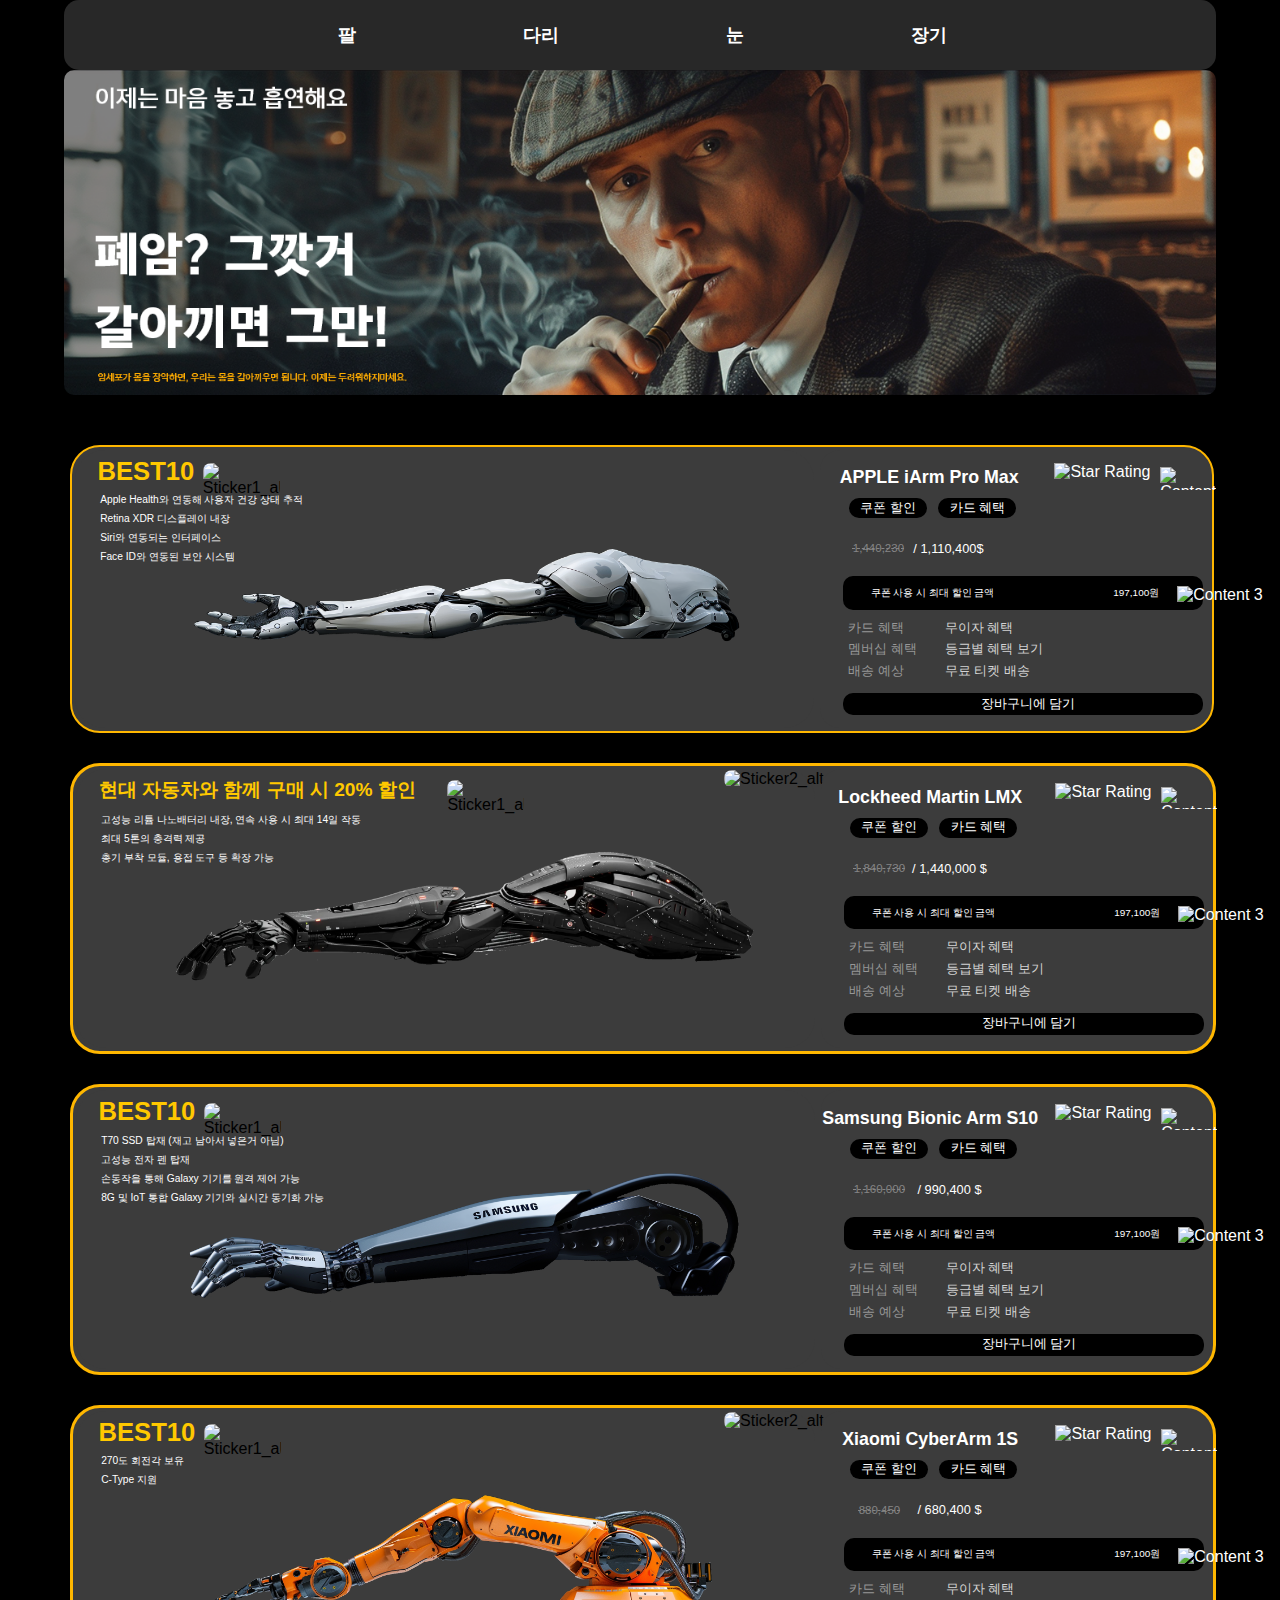
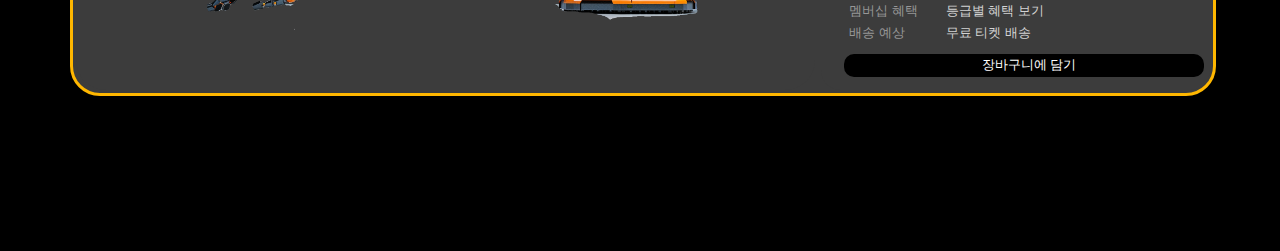
==== index.html @ 82b2b442 "Update index.html" ====
<!DOCTYPE html>
<html lang="en">
<head>
    <meta charset="UTF-8">
    <meta name="viewport" content="width=device-width, initial-scale=1.0">
    <title>response web_DP1</title>
    <link rel="stylesheet" href="mystyle.css">
    <script type="text/javascript" src="myscript.js" defer></script>
    <script src="myscript.js" defer></script>
</head>
<body>
    <div id="TopTabContainer">
        <nav class="Top">
            <ul class="topTab">
                <li><a href="">팔</a></li>
                <li><a href="">다리</a></li>
                <li><a href="">눈</a></li>
                <li><a href="">장기</a></li>
            </ul>
        </nav>
    </div>
    <div class="Slider_Box">
        <div class="Inner_Slider_Box">
            <img class="Slider_img_1" src="https://okjinho.github.io/242402DP/image/adver/1.png" alt="Image 1">
            <img class="Slider_img_2" src="https://okjinho.github.io/242402DP/image/adver/2.png" alt="Image 2">
            <img class="Slider_img_3" src="https://okjinho.github.io/242402DP/image/adver/3.png" alt="Image 3">
        </div>
    </div>
    <div id="ContentsContainer">
        <div class="Content1">
            <div class="MainContents1">
                <img src="/image/arm/Applearm.png" alt="Content 1" class="mirrored-image">
                <div class="star5_2">
                    <img class="star5_img" src="/image/star/별-14.png" alt="Star Rating">
                </div>
                <div class="MainContents1_Box1">
                    <p>BEST10</p>
                </div>
                <div class="MainContents1_Box2">
                    <p>APPLE</p>
                </div>
                <div class="MainContents1_Box3">
                    <p>iArm Pro Max</p>
                </div>
                <div class="MainContents1_Box4">
                    <p>할인 종료 5분 남음</p>
                </div>
                <div class="MainContents1_Box5">
                    <p class="text-with-custom-line">1,440,230 $</p>
                </div>
                <div class="MainContents1_Box6">
                    <p>1,110,400 $</p>
                </div>
                <div class="sticker1">
                    <img class="sticker1_img" src="/image/sticker/무료 로켓 배송.png" alt="Sticker1_alt">
                </div>
                <div class="text-box-in-main">
                    <p class="text-item"></p>
                    <p class="text-item">Apple Health와 연동해 사용자 건강 상태 추적</p>
                    <p class="text-item">Retina XDR 디스플레이 내장</p>
                    <p class="text-item">Siri와 연동되는 인터페이스</p>
                    <p class="text-item">Face ID와 연동된 보안 시스템</p>
                </div>
            </div>


            <div class="MainContents2">
                <div class="texts">
                    <p class="text-item">APPLE iArm Pro Max</p>
                </div>
                <div class="ShareIcon">
                    <img src="/image/icon/웹아이콘-19.png" alt="Content 3">
                </div>
                <div class="additional-text-box1">
                    <p class="text-item"></p>
                    <p class="text-item">카드 혜택</p>
                    <p class="text-item">멤버십 혜택</p>
                    <p class="text-item">배송 예상</p>
                </div>
                <div class="additional-text-box2">
                    <p class="text-item"></p>
                    <p class="text-item">무이자 혜택</p>
                    <p class="text-item">등급별 혜택 보기</p>
                    <p class="text-item">무료 티켓 배송</p>
                </div>                     
                <div class="star5">
                    <img class="star5_img" src="/image/star/별-14.png" alt="Star Rating">
                </div>
                <div class="content1_Box1">
                    <p>쿠폰 할인</p>
                </div>
                <div class="content1_Box2">
                    <p>카드 혜택</p>
                </div>
                <div class="content1_Box3">
                    <div class="discount-text">
                        <span class="discount-label">쿠폰 사용 시 최대 할인 금액</span>
                        <span class="discount-value">197,100원</span>
                    </div>
                    <div class="DownIcon">
                        <img src="/image/icon/웹아이콘-20.png" alt="Content 3">
                    </div>
                </div>
                <div class="content1_Box4">
                    <p>장바구니에 담기</p>
                </div>
                <div class="content1_Box5">
                    <p class="text-with-custom-line">1,440,230</p>
                </div>
                <div class="content1_Box6">
                    <p>/ 1,110,400$</p>
                </div>
            </div>
        </div>


        <div class="Content2">
            <div class="MainContents1">
                <img src="/image/arm/Lockheed Martin arm.png" alt="Content 2">
                <div class="star4_2">
                    <img class="star4_img" src="/image/star/별4.png" alt="Star Rating">
                </div>
                <div class="MainContents1_Box1_HD">
                    <p>현대 자동차와 함께 구매 시 20% 할인</p>
                </div>
                <div class="MainContents1_Box2-2">
                    <p>Lockheed Martin Corporation</p>
                </div>
                <div class="MainContents1_Box3-2">
                    <p>LMX-5000 Valkyrie</p>
                </div>
                <div class="MainContents1_Box4">
                    <p>할인 종료 5분 남음</p>
                </div>
                <div class="MainContents1_Box5">
                    <p class="text-with-custom-line">1,840,730 $</p>
                </div>
                <div class="MainContents1_Box6">
                    <p>1,440,000 $</p>
                </div>
                <div class="sticker1_content2">
                    <img class="sticker1_img" src="/image/sticker/무료 로켓 배송.png" alt="Sticker1_alt">
                </div>
                <div class="sticker1_content2-2">
                    <img class="sticker1_img" src="/image/sticker/무료 로켓 배송.png" alt="Sticker1_alt">
                </div>
                <div class="sticker2">
                    <img class="sticker2_img" src="/image/sticker/40.png" alt="Sticker2_alt">
                </div>
                <div class="text-box-in-main">
                    <p class="text-item"></p>
                    <p class="text-item">고성능 리튬 나노배터리 내장, 연속 사용 시 최대 14일 작동</p>
                    <p class="text-item">최대 5톤의 충격력 제공</p>
                    <p class="text-item">총기 부착 모듈, 용접 도구 등 확장 가능</p>
                </div>
            </div>

            <div class="MainContents2">
<div class="texts">
                    <p class="text-item">Lockheed Martin LMX</p>
                </div>
                <div class="ShareIcon">
                    <img src="/image/icon/웹아이콘-19.png" alt="Content 3">
                </div>
                <div class="additional-text-box1">
                    <p class="text-item"></p>
                    <p class="text-item">카드 혜택</p>
                    <p class="text-item">멤버십 혜택</p>
                    <p class="text-item">배송 예상</p>
                </div>
                <div class="additional-text-box2">
                    <p class="text-item"></p>
                    <p class="text-item">무이자 혜택</p>
                    <p class="text-item">등급별 혜택 보기</p>
                    <p class="text-item">무료 티켓 배송</p>
                </div>                     
                <div class="star4">
                    <img class="star4_img" src="/image/star/별4.png" alt="Star Rating">
                </div>
                <div class="content1_Box1">
                    <p>쿠폰 할인</p>
                </div>
                <div class="content1_Box2">
                    <p>카드 혜택</p>
                </div>
                <div class="content1_Box3">
                    <div class="discount-text">
                        <span class="discount-label">쿠폰 사용 시 최대 할인 금액</span>
                        <span class="discount-value">197,100원</span>
                    </div>
                    <div class="DownIcon">
                        <img src="/image/icon/웹아이콘-20.png" alt="Content 3">
                    </div>
                </div>
                <div class="content1_Box4">
                    <p>장바구니에 담기</p>
                </div>
                <div class="content1_Box5">
                    <p class="text-with-custom-line">1,840,730</p>
                </div>
                <div class="content1_Box6">
                    <p>/ 1,440,000 $</p>
                </div>
            </div>
        </div>


        <div class="Content3">
            <div class="MainContents1">
                <img src="/image/arm/Samsung arm.png" alt="Content 3">
                <div class="star5_2">
                    <img class="star5_img" src="/image/star/별-14.png" alt="Star Rating">
                </div>
                <div class="MainContents1_Box1">
                    <p>BEST10</p>
                </div>
                <div class="MainContents1_Box2-3">
                    <p>SAMSUNG</p>
                </div>
                <div class="MainContents1_Box3-3">
                    <p>Samsung Bionic Arm S10</p>
                </div>
                <div class="MainContents1_Box4">
                    <p>할인 종료 5분 남음</p>
                </div>
                <div class="MainContents1_Box5">
                    <p class="text-with-custom-line">1,160,000 $</p>
                </div>
                <div class="MainContents1_Box6">
                    <p>990,400 $</p>
                </div>
                <div class="sticker1">
                    <img class="sticker1_img" src="/image/sticker/무료 로켓 배송.png" alt="Sticker1_alt">
                </div>
                <div class="text-box-in-main">
                    <p class="text-item"></p>
                    <p class="text-item">T70 SSD 탑재 (재고 남아서 넣은거 아님)</p>
                    <p class="text-item">고성능 전자 펜 탑재</p>
                    <p class="text-item">손동작을 통해 Galaxy 기기를 원격 제어 가능</p>
                    <p class="text-item">8G 및 IoT 통합 Galaxy 기기와 실시간 동기화 가능</p>
                </div>
            </div>

            <div class="MainContents2">
                <div class="texts">
                    <p class="text-item">Samsung Bionic Arm S10</p>
                </div>
                <div class="ShareIcon">
                    <img src="/image/icon/웹아이콘-19.png" alt="Content 3">
                </div>
                <div class="additional-text-box1">
                    <p class="text-item"></p>
                    <p class="text-item">카드 혜택</p>
                    <p class="text-item">멤버십 혜택</p>
                    <p class="text-item">배송 예상</p>
                </div>
                <div class="additional-text-box2">
                    <p class="text-item"></p>
                    <p class="text-item">무이자 혜택</p>
                    <p class="text-item">등급별 혜택 보기</p>
                    <p class="text-item">무료 티켓 배송</p>
                </div>                     
                <div class="star5">
                    <img class="star5_img" src="/image/star/별-14.png" alt="Star Rating">
                </div>
                <div class="content1_Box1">
                    <p>쿠폰 할인</p>
                </div>
                <div class="content1_Box2">
                    <p>카드 혜택</p>
                </div>
                <div class="content1_Box3">
                    <div class="discount-text">
                        <span class="discount-label">쿠폰 사용 시 최대 할인 금액</span>
                        <span class="discount-value">197,100원</span>
                    </div>
                    <div class="DownIcon">
                        <img src="/image/icon/웹아이콘-20.png" alt="Content 3">
                    </div>
                </div>
                <div class="content1_Box4">
                    <p>장바구니에 담기</p>
                </div>
                <div class="content1_Box5">
                    <p class="text-with-custom-line">1,160,000</p>
                </div>
                <div class="content1_Box6">
                    <p>/ 990,400 $</p>
                </div>
            </div>
        </div>

        
        <div class="Content4">
            <div class="MainContents1">
                <img src="/image/arm/Xiaomi arm.png" alt="Content 4">
                <div class="star4_2">
                    <img class="star4_img" src="/image/star/별4.png" alt="Star Rating">
                </div>
                <div class="MainContents1_Box1">
                    <p>BEST10</p>
                </div>
                <div class="MainContents1_Box2-4">
                    <p>Xiaomi</p>
                </div>
                <div class="MainContents1_Box3-4">
                    <p>Xiaomi CyberArm 1S </p>
                </div>
                <div class="MainContents1_Box4">
                    <p>할인 종료 5분 남음</p>
                </div>
                <div class="MainContents1_Box5">
                    <p class="text-with-custom-line">880,450 $</p>
                </div>
                <div class="MainContents1_Box6">
                    <p>680,400 $</p>
                </div>
                <div class="sticker1_content2-3">
                    <img class="sticker1_img" src="/image/sticker/무료 로켓 배송.png" alt="Sticker1_alt">
                </div>
                <div class="sticker1_content2-2">
                    <img class="sticker1_img" src="/image/sticker/무료 로켓 배송.png" alt="Sticker1_alt">
                </div>
                <div class="sticker2">
                    <img class="sticker2_img" src="/image/sticker/40.png" alt="Sticker2_alt">
                </div>
                <div class="text-box-in-main">
                    <p class="text-item"></p>
                    <p class="text-item">270도 회전각 보유</p>
                    <p class="text-item">C-Type 지원</p>
                </div>
            </div>

            <div class="MainContents2">
<div class="texts">
                    <p class="text-item">Xiaomi CyberArm 1S</p>
                </div>
                <div class="ShareIcon">
                    <img src="/image/icon/웹아이콘-19.png" alt="Content 3">
                </div>
                <div class="additional-text-box1">
                    <p class="text-item"></p>
                    <p class="text-item">카드 혜택</p>
                    <p class="text-item">멤버십 혜택</p>
                    <p class="text-item">배송 예상</p>
                </div>
                <div class="additional-text-box2">
                    <p class="text-item"></p>
                    <p class="text-item">무이자 혜택</p>
                    <p class="text-item">등급별 혜택 보기</p>
                    <p class="text-item">무료 티켓 배송</p>
                </div>                     
                <div class="star4">
                    <img class="star4_img" src="/image/star/별4.png" alt="Star Rating">
                </div>
                <div class="content1_Box1">
                    <p>쿠폰 할인</p>
                </div>
                <div class="content1_Box2">
                    <p>카드 혜택</p>
                </div>
                <div class="content1_Box3">
                    <div class="discount-text">
                        <span class="discount-label">쿠폰 사용 시 최대 할인 금액</span>
                        <span class="discount-value">197,100원</span>
                    </div>
                    <div class="DownIcon">
                        <img src="/image/icon/웹아이콘-20.png" alt="Content 3">
                    </div>
                </div>
                <div class="content1_Box4">
                    <p>장바구니에 담기</p>
                </div>
                <div class="content1_Box5">
                    <p class="text-with-custom-line">880,450</p>
                </div>
                <div class="content1_Box6">
                    <p>/ 680,400 $</p>
                </div>
            </div>
        </div>
    </div>

</body>
</html>
---- mystyle.css ----
*{
    margin: 0px;
    padding: 0px;
    user-select: none;
    font-family: 'Noto Sans KR', sans-serif;
}



body{
    background-color: rgb(0, 0, 0);
    margin: 0px;
    background-image: url('/image/background/BG-07-07.png'); /* 배경 이미지 경로 */
    background-size: cover; /* 화면에 꽉 차게 비율 유지 */
    background-repeat: no-repeat; /* 이미지 반복 방지 */
    background-position: center center; /* 이미지 중앙 정렬 */
    background-attachment: fixed; /* 스크롤해도 이미지 고정 */
    font-family: 'Noto Sans', sans-serif;
}

/*@@@@@@@@메뉴박스@@@@@@@@*/

#TopTabContainer{
    width: 90%;
    height: 100%;
    margin: auto;
    order: 0;
}

/*메뉴 뒷 배경 박스*/
.Top{
    display: flex;
    justify-content: center;
    background-color: rgb(40, 40, 40);
    align-items: center;
    padding: 12px 20px;
    border-radius: 15px;
}

/*메뉴텍스트*/
.topTab{
    width: 30%;
    margin: 3px;
    display: flex;
    list-style: none;
    justify-content: space-between;
    font-size: clamp(18px, 1vw, 40px);
    gap: 30%;
    font-weight: bold;
    white-space: nowrap;
    margin-left: -30%;
}

/*선택 시 나오는 네모박스*/
.topTab li{
    flex: 1;
    text-align: center;
    padding: 8px 10%;
    border-radius: 10px;
    position: relative; /* 밑줄을 제어하기 위한 설정 */
}

.topTab li::after {
    content: ''; /* 비어있는 가상 요소 */
    position: absolute;
    bottom: -20%;
    left: 25%;
    width: 0%;
    height: 2px; /* 밑줄 두께 */
    background-color: white; /* 밑줄 색상 */
    transition: width 0.3s ease; /* 부드러운 확장 효과 */
}

/* 마우스 오버 시 밑줄 확장 */
.topTab li:hover::after {
    width: 50%; /* 밑줄을 가로 전체로 확장 */
    bottom: -20%;
    left: 25%;
}


.topTab li a{
    color: white;
    text-decoration: none;
}

/*슬라이드*/

.Slider_Box{
    width: 90%;
    height: 40%;
    margin-left: 5%;
    overflow: hidden;
    display: flex;
    position: relative;
    align-items: center;
    margin-bottom: 50px;
}

.Inner_Slider_Box {
    display: flex; /* 이미지를 한 줄에 나란히 배치 */
    width: calc(1420px * 3); /* 총 슬라이드 너비 (이미지 개수만큼) */
    transition: transform 0.5s ease-in-out; /* 부드러운 전환 효과 */
}

.Inner_Slider_Box img {
    flex-shrink: 0;
    width: 100%; /* 컨테이너의 너비에 맞춤 */
    height: 100%; /* 컨테이너의 높이에 맞춤 */
    object-fit: contain; /* 이미지 비율 유지 */
    border-radius: 10px; /* 둥근 모서리 (선택 사항) */
}

.Slider_img_1{
    width: 1420px;
    height: 100%;
    flex-shrink: 0
}
.Slider_img_2{
    width: 1420px;
    height: 100%;
    flex-shrink: 0
}
.Slider_img_3{
    width: 1420px;
    height: 100%;
    flex-shrink: 0
}

/*@@@@@@@@컨텐츠1@@@@@@@@*/
.star5_2 {
    position: absolute; /*얘 덕분에 위치 변화 없다.*/
    width: 0%;
    display: flex;
    justify-content: center; /* 수평 중앙 정렬 */
    align-items: center; /* 수직 중앙 정렬 */
    width: 40%; /* 부모 너비에 맞춤 */
    margin-left: calc(-60% + 20px);
    top: 67%;
}

.star4_2 {
    position: absolute; /*얘 덕분에 위치 변화 없다.*/
    width: 0%;
    display: flex;
    justify-content: center; /* 수평 중앙 정렬 */
    align-items: center; /* 수직 중앙 정렬 */
    width: 40%; /* 부모 너비에 맞춤 */
    margin-left: calc(-60% + 20px);
    top: 67%;
}


.sticker1 {
    position: absolute; /*얘 덕분에 위치 변화 없다.*/
    display: flex;
    justify-content: left; /* 수평 중앙 정렬 */
    align-items: left; /* 수직 중앙 정렬 */
    width: 13%; /* 부모 너비에 맞춤 */
    margin-left: calc(13% + 20px);
    top: 3%;
}

.sticker2 {
    position: absolute; /*얘 덕분에 위치 변화 없다.*/
    display: flex;
    justify-content: left; /* 수평 중앙 정렬 */
    align-items: left; /* 수직 중앙 정렬 */
    width: 17%; /* 부모 너비에 맞춤 */
    margin-left: calc(83% + 20px);
    top: -2%;
}

.sticker1_content2{
    position: absolute; /*얘 덕분에 위치 변화 없다.*/
    display: flex;
    justify-content: left; /* 수평 중앙 정렬 */
    align-items: left; /* 수직 중앙 정렬 */
    width: 13%; /* 부모 너비에 맞춤 */
    margin-left: calc(46% + 20px);
    top: 2%;
}

.sticker1_content2-2{
    position: absolute; /*얘 덕분에 위치 변화 없다.*/
    display: flex;
    justify-content: left; /* 수평 중앙 정렬 */
    align-items: left; /* 수직 중앙 정렬 */
    width: 0%; /* 부모 너비에 맞춤 */
    margin-left: calc(13% + 20px);
    top: 3%;
}

.sticker1_content2-3{
    position: absolute; /*얘 덕분에 위치 변화 없다.*/
    display: flex;
    justify-content: left; /* 수평 중앙 정렬 */
    align-items: left; /* 수직 중앙 정렬 */
    width: 13%; /* 부모 너비에 맞춤 */
    margin-left: calc(13% + 20px);
    top: 3%;
}

.sticker1_img {
    max-width: 100%; /* 이미지 최대 너비 제한 */
    height: auto; /* 비율 유지 */
    object-fit: contain; /* 이미지 비율 유지 */
}

.sticker2_img {
    max-width: 100%; /* 이미지 최대 너비 제한 */
    height: auto; /* 비율 유지 */
    object-fit: contain; /* 이미지 비율 유지 */
}

/*컨텐츠1_박스1*/
.MainContents1_Box1{
    position: absolute;
    margin-top: 1%;
    margin-left: 3%;
    width: 20%;
    height: 7%;
    display: flex; /* 텍스트 중앙 정렬을 위해 flex 사용 */
    justify-content: left; /* 수평 중앙 정렬 */
    align-items: left; /* 수직 중앙 정렬 */
    font-weight: bold;
}

.MainContents1_Box1 p {
    font-size: clamp(12px, 2vw, 40px); /* 최소 10px, 뷰포트 기준 2vw, 최대 18px */
    color: rgb(255, 200, 0);
    text-align: center;
    margin: 0;
}

.MainContents1_Box1_HD{
    position: absolute;
    margin-top: 1%;
    margin-left: 3%;
    width: 20%;
    height: 7%;
    display: flex; /* 텍스트 중앙 정렬을 위해 flex 사용 */
    justify-content: left; /* 수평 중앙 정렬 */
    align-items: left; /* 수직 중앙 정렬 */
    font-weight: bold;
    white-space: nowrap;
}

.MainContents1_Box1_HD p {
    font-size: clamp(8px, 1.5vw, 40px); /* 최소 10px, 뷰포트 기준 2vw, 최대 18px */
    color: rgb(255, 200, 0);
    text-align: left;
    margin: 0;
}

/*컨텐츠1_박스2*/
.MainContents1_Box2{
    position: absolute;
    margin-top: 57%;
    margin-left: -37%;
    width: 20%;
    height: 7%;
    display: flex; /* 텍스트 중앙 정렬을 위해 flex 사용 */
    justify-content: left; /* 수평 중앙 정렬 */
    align-items: left; /* 수직 중앙 정렬 */
    font-weight: bold;
    white-space: nowrap;
}

.MainContents1_Box2 p {
    font-size: clamp(12px, 2vw, 30px); /* 최소 10px, 뷰포트 기준 2vw, 최대 18px */
    color: rgb(255, 255, 255);
    text-align: left;
    margin: 0;
}

.MainContents1_Box2-2{
    position: absolute;
    margin-top: 57%;
    margin-left: -37%;
    width: 20%;
    height: 7%;
    display: flex; /* 텍스트 중앙 정렬을 위해 flex 사용 */
    justify-content: left; /* 수평 중앙 정렬 */
    align-items: left; /* 수직 중앙 정렬 */
    font-weight: bold;
    white-space: nowrap;
}

.MainContents1_Box2-2 p {
    font-size: 0px; /* 최소 10px, 뷰포트 기준 2vw, 최대 18px */
    color: rgb(255, 255, 255);
    text-align: left;
    margin: 0;
}

.MainContents1_Box2-3{
    position: absolute;
    margin-top: 57%;
    margin-left: -37%;
    width: 20%;
    height: 7%;
    display: flex; /* 텍스트 중앙 정렬을 위해 flex 사용 */
    justify-content: left; /* 수평 중앙 정렬 */
    align-items: left; /* 수직 중앙 정렬 */
    font-weight: bold;
    white-space: nowrap;
}

.MainContents1_Box2-3 p {
    font-size: 0px; /* 최소 10px, 뷰포트 기준 2vw, 최대 18px */
    color: rgb(255, 255, 255);
    text-align: left;
    margin: 0;
}

.MainContents1_Box2-4{
    position: absolute;
    margin-top: 57%;
    margin-left: -37%;
    width: 20%;
    height: 7%;
    display: flex; /* 텍스트 중앙 정렬을 위해 flex 사용 */
    justify-content: left; /* 수평 중앙 정렬 */
    align-items: left; /* 수직 중앙 정렬 */
    font-weight: bold;
    white-space: nowrap;
}

.MainContents1_Box2-4 p {
    font-size: 0px; /* 최소 10px, 뷰포트 기준 2vw, 최대 18px */
    color: rgb(255, 255, 255);
    text-align: left;
    margin: 0;
}

/*컨텐츠1_박스3*/
.MainContents1_Box3{
    position: absolute;
    margin-top: 60%;
    left: 65%;
    width: 0%;
    height: 7%;
    display: flex; /* 텍스트 중앙 정렬을 위해 flex 사용 */
    justify-content: center; /* 수평 중앙 정렬 */
    align-items: left; /* 수직 중앙 정렬 */
    white-space: nowrap;
}

.MainContents1_Box3 p {
    font-size: 0; /* 최소 10px, 뷰포트 기준 2vw, 최대 18px */
    color: rgb(255, 255, 255);
    text-align: left;
    margin: 0;
}

.MainContents1_Box3-2{
    position: absolute;
    margin-top: 60%;
    left: 65%;
    width: 0%;
    height: 7%;
    display: flex; /* 텍스트 중앙 정렬을 위해 flex 사용 */
    justify-content: center; /* 수평 중앙 정렬 */
    align-items: left; /* 수직 중앙 정렬 */
    white-space: nowrap;
}

.MainContents1_Box3-2 p {
    font-size: 0; /* 최소 10px, 뷰포트 기준 2vw, 최대 18px */
    color: rgb(255, 255, 255);
    text-align: left;
    margin: 0;
}

.MainContents1_Box3-3{
    position: absolute;
    margin-top: 60%;
    left: 65%;
    width: 0%;
    height: 7%;
    display: flex; /* 텍스트 중앙 정렬을 위해 flex 사용 */
    justify-content: center; /* 수평 중앙 정렬 */
    align-items: left; /* 수직 중앙 정렬 */
    white-space: nowrap;
}

.MainContents1_Box3-3 p {
    font-size: 0; /* 최소 10px, 뷰포트 기준 2vw, 최대 18px */
    color: rgb(255, 255, 255);
    text-align: left;
    margin: 0;
}

.MainContents1_Box3-4{
    position: absolute;
    margin-top: 60%;
    left: 65%;
    width: 0%;
    height: 7%;
    display: flex; /* 텍스트 중앙 정렬을 위해 flex 사용 */
    justify-content: center; /* 수평 중앙 정렬 */
    align-items: left; /* 수직 중앙 정렬 */
    white-space: nowrap;
}

.MainContents1_Box3-4 p {
    font-size: 0; /* 최소 10px, 뷰포트 기준 2vw, 최대 18px */
    color: rgb(255, 255, 255);
    text-align: left;
    margin: 0;
}

/*컨텐츠1_박스4*/
.MainContents1_Box4{
    position: absolute;
    margin-top: 40%;
    left: 180%;
    width: 0%;
    height: 7%;
    display: flex; /* 텍스트 중앙 정렬을 위해 flex 사용 */
    justify-content: center; /* 수평 중앙 정렬 */
    align-items: right; /* 수직 중앙 정렬 */
    white-space: nowrap;
}

.MainContents1_Box4 p {
    font-size: 0; /* 최소 10px, 뷰포트 기준 2vw, 최대 18px */
    color: rgb(255, 255, 255);
    text-align: left;
    margin: 0;
}

/*컨텐츠1_박스5*/
.MainContents1_Box5{
    position: absolute;
    margin-top: 55%;
    left: 186%;
    width: 0%;
    height: 7%;
    display: flex; /* 텍스트 중앙 정렬을 위해 flex 사용 */
    justify-content: center; /* 수평 중앙 정렬 */
    align-items: right; /* 수직 중앙 정렬 */
    white-space: nowrap;
}

.MainContents1_Box5 p {
    font-size: 0; /* 최소 10px, 뷰포트 기준 2vw, 최대 18px */
    color: rgb(255, 255, 255);
    text-align: left;
    margin: 0;
}

/*컨텐츠1_박스6*/
.MainContents1_Box6{
    position: absolute;
    margin-top: 65%;
    left: 185%;
    width: 0%;
    height: 7%;
    display: flex; /* 텍스트 중앙 정렬을 위해 flex 사용 */
    justify-content: center; /* 수평 중앙 정렬 */
    align-items: left; /* 수직 중앙 정렬 */
    white-space: nowrap;
}

.MainContents1_Box6 p {
    font-size: 0; /* 최소 10px, 뷰포트 기준 2vw, 최대 18px */
    color: rgb(255, 255, 255);
    text-align: left;
    margin: 0;
}

.text-box-in-main {
    position: absolute; /* 절대 위치로 부모 안에서 배치 */
    top: 12%; /* 부모 컨테이너의 아래쪽에서 10% 위 */
    left: 2%; /* 왼쪽 여백 */
    width: 0%; /* 상대적 너비 */
    padding: 10px; /* 내부 여백 */
    display: flex; /* 텍스트 정렬 */
    flex-direction: column; /* 텍스트를 세로로 정렬 */
    gap: 5px; /* 줄 간격 */
    white-space: normal; /* 여러 줄로 나열 가능 */
    overflow: visible; /* 넘침 허용 */
}

.text-box-in-main .text-item {
    font-size: clamp(5px, 0.8vw, 30px); /* 반응형 폰트 크기 */
    color: white; /* 텍스트 색상 */
    text-align: left; /* 왼쪽 정렬 */
    margin: 0; /* 기본 마진 제거 */
    white-space: nowrap; /* 줄바꿈 방지 */
    overflow: visible; /* 넘침 허용 */
}

/*@@@@@@@@컨텐츠2@@@@@@@@*/

#ContentsContainer{
    width: 89%;
    height: 100%;
    margin: auto;
}

.MainContents1 img{
    width: 80%; /* 부모 너비를 기준으로 이미지 크기 조정 */
    height: 80%; /* 비율 유지 */
    object-fit: contain; /* 박스에 비율을 유지하면서 맞춤 */
    border-radius: 8px; /* 둥근 모서리 추가 (선택 사항) */
    display: block; /* 이미지를 블록 요소로 설정 */
    max-height: 100%; /* 부모 높이를 넘지 않도록 설정 */
    margin-left: 12%;
    margin-top: 5%;
}

.Content1{
    width: 100%;
    height: 100%;
    display: flex;
    background-color: rgb(60, 60, 60);
    margin-bottom: 30px;
    margin-top: 5px;
    border-radius: 30px;
    border: 2px solid rgb(255, 183, 0);
    box-shadow: 0px 4px 6px rgba(0, 0, 0, 0.1);
    aspect-ratio: 4 / 1;
}

.Content2{
    width: 100%;
    display: flex;
    background-color: rgb(60, 60, 60);
    margin-bottom: 30px;
    margin-top: 5px;
    border-radius: 30px;
    border: 3px solid rgb(255, 183, 0);
    box-shadow: 0px 4px 6px rgba(0, 0, 0, 0.1);
    aspect-ratio: 4 / 1;
}

.Content3{
    width: 100%;
    display: flex;
    background-color: rgb(60, 60, 60);
    margin-bottom: 30px;
    margin-top: 5px;
    border-radius: 30px;
    border: 3px solid rgb(255, 183, 0);
    box-shadow: 0px 4px 6px rgba(0, 0, 0, 0.1);
    aspect-ratio: 4 / 1;
}

.Content4{
    width: 100%;
    display: flex;
    background-color: rgb(60, 60, 60);
    margin-bottom: 30px;
    margin-top: 5px;
    border-radius: 30px;
    border: 3px solid rgb(255, 183, 0);
    box-shadow: 0px 4px 6px rgba(0, 0, 0, 0.1);
    aspect-ratio: 4 / 1;
}

/*APPLE iArm Pro Max*/
.text-item:first-child {
    position: absolute; /* 부모(MainContents2)를 기준으로 고정 */
    top: 3%; /* 부모 박스(MainContents2)의 상단에서 일정 간격 */
    left: -18%; /* 부모 박스(MainContents2)의 왼쪽에서 일정 간격 */
    font-size: calc(5px + 1vw); /* 기본 폰트 크기를 조금 키우고 페이지 크기에 따라 증가 */
    font-weight: bold;
    color: white;
    max-width: 95%; /* 부모 박스 너비의 95%로 제한 */
    white-space: nowrap; /* 줄바꿈 방지 */
    overflow: hidden; /* 넘침 방지 */
    text-overflow: ellipsis; /* 넘칠 경우 말줄임 표시 */
}

.texts {
    width: 100%;
    height: 100%;
    display: flex;
    flex-direction: column; /* 텍스트를 세로로 배치 */
    justify-content: center; /* 세로 중앙 정렬 */
    align-items: center; /* 가로 중앙 정렬 */
    gap: 10px; /* 텍스트 간 간격 */
    position: relative; /* 상대 위치 지정 */
}

.text-item {
    font-size: clamp(8px, 1vw, 13px);
    color: white;
    text-align: center;
    width: 90%; /* 부모 너비 기준 */
    max-width: 200px;
    word-wrap: break-word; /* 텍스트 줄바꿈 */
}

/* 추가된 텍스트 섹션 */
.additional-text-box1 {
    position: absolute;
    margin-top: 40%;
    margin-left: 1%;
    width: 25%;
    height: 25%;
    border-radius: 10px;
    display: flex; /* 텍스트 중앙 정렬을 위해 flex 사용 */
    justify-content: center; /* 텍스트를 왼쪽 정렬 */
    align-items: center; /* 수직 중앙 정렬 */
    padding-left: 10px; /* 왼쪽에 패딩 추가 */
    flex-direction: column; /* 텍스트를 세로로 배치 */
    gap: 7%;
}

/* 추가된 텍스트 스타일 */
.additional-text-box1 .text-item {
    font-size: clamp(5px, 1vw, 18px); /* 반응형 폰트 크기 */
    color: rgb(151, 151, 151);
    text-align: left;
    word-wrap: nowrap;
    margin: 0;
}

/* 추가된 텍스트 섹션 */
.additional-text-box2 {
    position: absolute;
    margin-top: 40%;
    margin-left: 25%;
    width: 40%;
    height: 25%;
    border-radius: 10px;
    display: flex; /* 텍스트 중앙 정렬을 위해 flex 사용 */
    justify-content: center; /* 텍스트를 왼쪽 정렬 */
    align-items: center; /* 수직 중앙 정렬 */
    padding-left: 10px; /* 왼쪽에 패딩 추가 */
    flex-direction: column; /* 텍스트를 세로로 배치 */
    gap: 7%;
}

/* 추가된 텍스트 스타일 */
.additional-text-box2 .text-item {
    font-size: clamp(5px, 1vw, 18px); /* 반응형 폰트 크기 */
    color: lightgray;
    text-align: left;
    word-wrap: break-word;
    margin: 0;
}

/*박스1*/

.content1_Box1{
    position: absolute;
    margin-top: 10%;
    margin-left: 5%;
    width: 20%;
    height: 7%;
    background-color: black;
    border-radius: 10px;
    display: flex; /* 텍스트 중앙 정렬을 위해 flex 사용 */
    justify-content: center; /* 수평 중앙 정렬 */
    align-items: center; /* 수직 중앙 정렬 */
}

.content1_Box1 p {
    font-size: clamp(8px, 1vw, 18px); /* 최소 10px, 뷰포트 기준 2vw, 최대 18px */
    color: white;
    text-align: center;
    margin: 0;
}

/*박스2*/

.content1_Box2{
    position: absolute;
    margin-top: 10%;
    margin-left: 28%;
    width: 20%;
    height: 7%;
    background-color: black;
    border-radius: 10px;
    display: flex; /* 텍스트 중앙 정렬을 위해 flex 사용 */
    justify-content: center; /* 수평 중앙 정렬 */
    align-items: center; /* 수직 중앙 정렬 */
}

.content1_Box2 p {
    font-size: clamp(8px, 1vw, 18px); /* 최소 10px, 뷰포트 기준 2vw, 최대 18px */
    color: white;
    text-align: center;
    margin: 0;
}

/*박스3*/

.content1_Box3{
    position: absolute;
    margin-top: 30%;
    margin-left: 3.5%;
    width: 90%;
    height: 12%;
    background-color: black;
    border-radius: 10px;
    display: flex; /* 텍스트 중앙 정렬을 위해 flex 사용 */
    justify-content: flex-start; /* 텍스트를 왼쪽 정렬 */
    align-items: center; /* 수직 중앙 정렬 */
    padding-left: 10px; /* 왼쪽에 패딩 추가 */
}

.content1_Box3 p {
    font-size: clamp(8px, 1vw, 18px);
    color: white;
    text-align: left;
    margin-left: 10px; /* 텍스트 왼쪽 여백 */
    margin: 0; /* 다른 여백은 제거 */
    word-wrap: nowrap; /* 텍스트 줄바꿈 */
}

/*아이콘*/
.DownIcon{
    display: flex;
    position: absolute;
    width: 50%;
    height: 50%;
    margin-left: 90%;
    margin-top: 1%;
}

.ShareIcon{
    display: flex;
    position: absolute;
    width: 8%;
    height: 8%;
    margin-left: 85%;
    margin-top: 2%;
}

/*쿠폰 사용 시 할인 금액 - 가격*/
.discount-text {
    display: flex;
    justify-content: space-between; /* 텍스트 간 자동 조정 */
    align-items: center; /* 수직 중앙 정렬 */
    padding: 0 5%; /* 좌우 여백 */
    gap: min(10vw, 300px); /* 간격 유동적으로 조정 */
    white-space: nowrap; /* 줄넘김 방지 */
    overflow: hidden; /* 컨테이너 밖으로 나가지 않도록 */
    font-size: calc(1px + 0.7vw); /* 텍스트 크기 유동 조정 */
}

.discount-label {
    flex: 1; /* 남는 공간을 차지 */
    text-align: left; /* 좌측 정렬 */
    white-space: nowrap; /* 줄넘김 방지 */
    overflow: hidden; /* 넘침 방지 */
}

.discount-value {
    left: 75%;
    position: absolute;
    flex-shrink: 0; /* 크기 고정 */
    text-align: right; /* 우측 정렬 */
    white-space: nowrap; /* 줄넘김 방지 */
    overflow: hidden; /* 넘침 방지 */
    margin-left: auto; /* 간격 확보 */
}

/*박스4*/

.content1_Box4{
    position: absolute;
    margin-top: 60%;
    margin-left: 3.5%;
    width: 90%;
    height: 8%;
    background-color: black;
    border-radius: 10px;
    display: flex; /* 텍스트 중앙 정렬을 위해 flex 사용 */
    justify-content: center; /* 텍스트를 왼쪽 정렬 */
    align-items: center; /* 수직 중앙 정렬 */
    padding-left: 10px; /* 왼쪽에 패딩 추가 */
}

.content1_Box4 p {
    font-size: clamp(8px, 1vw, 18px);
    color: white;
    text-align: left;
    margin-left: 10px; /* 텍스트 왼쪽 여백 */
    margin: 0; /* 다른 여백은 제거 */
}

/*박스5*/

.content1_Box5{
    position: absolute;
    margin-top: 20%;
    margin-left: 5%;
    width: 10%;
    height: 8%;
    border-radius: 10px;
    display: flex; /* 텍스트 중앙 정렬을 위해 flex 사용 */
    justify-content: center; /* 텍스트를 왼쪽 정렬 */
    align-items: center; /* 수직 중앙 정렬 */
    padding-left: 10px; /* 왼쪽에 패딩 추가 */
}

.content1_Box5 p {
    font-size: clamp(6px, 0.9vw, 40px);
    color: rgb(133, 133, 133);
    text-align: left;
    margin-left: 10px; /* 텍스트 왼쪽 여백 */
    margin: 0; /* 다른 여백은 제거 */
}

/*텍스트 중앙선*/
.text-with-custom-line {
    text-decoration: line-through;
    text-decoration-color: rgb(133, 133, 133); /* 중앙선 색상 */
    text-decoration-style: dashed; /* 중앙선 스타일 (solid, dashed, dotted 등) */
}


/*박스6*/

.content1_Box6{
    position: absolute;
    margin-top: 20%;
    margin-left: 23%;
    width: 10%;
    height: 8%;
    border-radius: 10px;
    display: flex; /* 텍스트 중앙 정렬을 위해 flex 사용 */
    justify-content: center; /* 텍스트를 왼쪽 정렬 */
    align-items: center; /* 수직 중앙 정렬 */
    padding-left: 10px; /* 왼쪽에 패딩 추가 */
}

.content1_Box6 p {
    font-size: clamp(8px, 1vw, 60px);
    color: white;
    text-align: left;
    margin-left: 10px; /* 텍스트 왼쪽 여백 */
    margin: 0; /* 다른 여백은 제거 */
    white-space: nowrap; /* 줄넘김 방지 */
}

.MainContents1{
    position: relative;
    flex: 1;
    display: flex;
    width: 100%;
    margin: 3px;
    background-color: rgb(60, 60, 60);
    border-radius: 30px;
    height: auto;
    object-fit: contain;
}

.MainContents2 {
    position: relative;
    flex: 0.5;
    display: flex;
    flex-direction: column;
    width: 25%;
    height: auto;
    object-fit: contain;
    margin: 3px;
    background-color: rgb(60, 60, 60);
    border-radius: 20px;
    font-size: 16px; /* 폰트 크기 조정 */
    color: white; /* 텍스트 색상 */
    padding: 10px; /* 텍스트와 테두리 간의 간격 */
}

.star5 {
    position: absolute; /*얘 덕분에 위치 변화 없다.*/
    width: 50%;
    display: flex;
    justify-content: center; /* 수평 중앙 정렬 */
    align-items: center; /* 수직 중앙 정렬 */
    width: 100%; /* 부모 너비에 맞춤 */
    margin-left: calc(15% + 20px);
    top: 5%;
}

.star4 {
    position: absolute; /*얘 덕분에 위치 변화 없다.*/
    width: 50%;
    display: flex;
    justify-content: center; /* 수평 중앙 정렬 */
    align-items: center; /* 수직 중앙 정렬 */
    width: 100%; /* 부모 너비에 맞춤 */
    margin-left: calc(15% + 20px);
    top: 5%;
}

.star5_img {
    max-width: 30%; /* 이미지 최대 너비 제한 */
    height: auto; /* 비율 유지 */
    object-fit: contain; /* 이미지 비율 유지 */
}

.star4_img {
    max-width: 30%; /* 이미지 최대 너비 제한 */
    height: auto; /* 비율 유지 */
    object-fit: contain; /* 이미지 비율 유지 */
}

.MainContents2 p {
    margin: 0; /* p 태그 기본 margin 제거 */
    text-align: center; /* 텍스트 중앙 정렬 */
}

.HAdvertising{
    height: 350px;
    margin: 3px;
}

.mirrored-image {
    transform: scaleX(-1); /* 좌우반전 */
}

@media (max-width: 768px)
{

/*@@@@@@@@메뉴박스@@@@@@@@*/

#TopTabContainer{
    width: 90%;
    height: 100%;
    margin: auto;
    order: 2;
}

/*메뉴 뒷 배경 박스*/
.Top{
    display: flex;
    justify-content: center;
    background-color: rgb(40, 40, 40);
    align-items: center;
    padding: 12px 20px;
    border-radius: 15px;
    margin-top: 3%;
}

/*메뉴텍스트*/
.topTab{
    width: 30%;
    margin: 3px;
    display: flex;
    list-style: none;
    justify-content: space-between;
    font-size: clamp(18px, 1vw, 40px);
    gap: 30%;
    white-space: nowrap;
    margin-left: -40%;
}

/*선택 시 나오는 네모박스*/
.topTab li{
    flex: 1;
    text-align: center;
    padding: 8px 10%;
    border-radius: 10px;
    position: relative; /* 밑줄을 제어하기 위한 설정 */
}

.topTab li::after {
    content: ''; /* 비어있는 가상 요소 */
    position: absolute;
    bottom: -20%;
    left: 25%;
    width: 0%;
    height: 2px; /* 밑줄 두께 */
    background-color: white; /* 밑줄 색상 */
    transition: width 0.3s ease; /* 부드러운 확장 효과 */
}

/* 마우스 오버 시 밑줄 확장 */
.topTab li:hover::after {
    width: 50%; /* 밑줄을 가로 전체로 확장 */
    bottom: -20%;
    left: 25%;
}


.topTab li a{
    color: white;
    text-decoration: none;
}

/*@@@@@@@@슬라이드@@@@@@@@*/

.Slider_Box{
    width: 90%;
    height: 250px;
    margin-left: 5%;
    overflow: hidden;
    display: flex;
    position: relative;
    align-items: center;
    margin-top: -20px;
    top: 50px;
}
.Inner_Slider_Box {
    display: flex; /* 이미지를 한 줄에 나란히 배치 */
    width: calc(768px * 3); /* 총 슬라이드 너비 (이미지 개수만큼) */
    height: 100%;
    transition: transform 0.5s ease-in-out; /* 부드러운 전환 효과 */
}
.Slider_img_1{
    width: 100%;
    height: 100%;
    flex-shrink: 0
}
.Slider_img_2{
    width: 100%;
    height: 100%;
    flex-shrink: 0
}
.Slider_img_3{
    width: 100%;
    height: 100%;
    flex-shrink: 0
}

/*@@@@@@@@컨텐츠1@@@@@@@@*/
.star5_2 {
    position: absolute; /*얘 덕분에 위치 변화 없다.*/
    display: flex;
    justify-content: center; /* 수평 중앙 정렬 */
    align-items: center; /* 수직 중앙 정렬 */
    width: 80%; /* 부모 너비에 맞춤 */
    margin-left: calc(-175% + 20px);
    top: 60%;
}

.star4_2 {
    position: absolute; /*얘 덕분에 위치 변화 없다.*/
    display: flex;
    justify-content: center; /* 수평 중앙 정렬 */
    align-items: center; /* 수직 중앙 정렬 */
    width: 80%; /* 부모 너비에 맞춤 */
    margin-left: calc(-175% + 20px);
    top: 60%;
}

.sticker1 {
    position: absolute; /*얘 덕분에 위치 변화 없다.*/
    width: 100%;
    display: flex;
    justify-content: center; /* 수평 중앙 정렬 */
    align-items: center; /* 수직 중앙 정렬 */
    width: 40%; /* 부모 너비에 맞춤 */
    margin-left: calc(-115% + 20px);
    top: -2%;
}

.sticker2 {
    position: absolute; /*얘 덕분에 위치 변화 없다.*/
    display: flex;
    justify-content: left; /* 수평 중앙 정렬 */
    align-items: left; /* 수직 중앙 정렬 */
    width: 22%; /* 부모 너비에 맞춤 */
    margin-left: calc(-130% + 20px);
    top: -5.5%;
}

.sticker1_content2{
    position: absolute; /*얘 덕분에 위치 변화 없다.*/
    display: flex;
    justify-content: left; /* 수평 중앙 정렬 */
    align-items: left; /* 수직 중앙 정렬 */
    width: 0%; /* 부모 너비에 맞춤 */
    margin-left: calc(48% + 20px);
    top: 2%;
}

.sticker1_content2-2{
    position: absolute; /*얘 덕분에 위치 변화 없다.*/
    width: 100%;
    display: flex;
    justify-content: center; /* 수평 중앙 정렬 */
    align-items: center; /* 수직 중앙 정렬 */
    width: 40%; /* 부모 너비에 맞춤 */
    margin-left: calc(-60% + 20px);
    top: -2%;
}

.sticker1_content2-3{
    position: absolute; /*얘 덕분에 위치 변화 없다.*/
    display: flex;
    justify-content: left; /* 수평 중앙 정렬 */
    align-items: left; /* 수직 중앙 정렬 */
    width: 0%; /* 부모 너비에 맞춤 */
    margin-left: calc(13% + 20px);
    top: 3%;
}

.sticker1_img {
    max-width: 90%; /* 이미지 최대 너비 제한 */
    height: auto; /* 비율 유지 */
    object-fit: contain; /* 이미지 비율 유지 */
}

.MainContents1_Box1{
    position: absolute;
    margin-top: -60%;
    margin-left: 280%;
    width: 20%;
    height: 7%;
    display: flex; /* 텍스트 중앙 정렬을 위해 flex 사용 */
    justify-content: center; /* 수평 중앙 정렬 */
    align-items: center; /* 수직 중앙 정렬 */
    font-weight: bold;
}

.MainContents1_Box1 p {
    font-size: clamp(23px, 2vw, 30px); /* 최소 10px, 뷰포트 기준 2vw, 최대 18px */
    color: rgb(255, 200, 0);
    text-align: center;
    margin: 0;
}

.MainContents1_Box1_HD{
    position: absolute;
    margin-top: -64%;
    margin-left: 150%;
    width: 20%;
    height: 7%;
    display: flex; /* 텍스트 중앙 정렬을 위해 flex 사용 */
    justify-content: left; /* 수평 중앙 정렬 */
    align-items: left; /* 수직 중앙 정렬 */
    font-weight: bold;
    white-space: nowrap;
}

.MainContents1_Box1_HD p {
    font-size: clamp(12px, 2.4vw, 40px); /* 최소 10px, 뷰포트 기준 2vw, 최대 18px */
    color: rgb(255, 200, 0);
    text-align: center;
    margin: 0;
}

/*컨텐츠1_박스2*/
.MainContents1_Box2{
    position: absolute;
    margin-top: 45%;
    left: 45%;
    width: 20%;
    height: 7%;
    display: flex; /* 텍스트 중앙 정렬을 위해 flex 사용 */
    justify-content: center; /* 수평 중앙 정렬 */
    align-items: left; /* 수직 중앙 정렬 */
    font-weight: bold;
    white-space: nowrap;
}

.MainContents1_Box2 p {
    font-size: clamp(10px, 2.5vw, 20px); /* 최소 10px, 뷰포트 기준 2vw, 최대 18px */
    color: rgb(255, 255, 255);
    text-align: left;
    margin: 0;
}

.MainContents1_Box2-2{
    position: absolute;
    margin-top: 45%;
    margin-left: -65%;
    width: 20%;
    height: 7%;
    display: flex; /* 텍스트 중앙 정렬을 위해 flex 사용 */
    justify-content: left; /* 수평 중앙 정렬 */
    align-items: left; /* 수직 중앙 정렬 */
    font-weight: bold;
    white-space: nowrap;
}

.MainContents1_Box2-2 p {
    font-size: clamp(12px, 2vw, 30px); /* 최소 10px, 뷰포트 기준 2vw, 최대 18px */
    color: rgb(255, 255, 255);
    text-align: left;
    margin: 0;
}

.MainContents1_Box2-3{
    position: absolute;
    margin-top: 45%;
    margin-left: -65%;
    width: 20%;
    height: 7%;
    display: flex; /* 텍스트 중앙 정렬을 위해 flex 사용 */
    justify-content: left; /* 수평 중앙 정렬 */
    align-items: left; /* 수직 중앙 정렬 */
    font-weight: bold;
    white-space: nowrap;
}

.MainContents1_Box2-3 p {
    font-size: clamp(12px, 2vw, 30px); /* 최소 10px, 뷰포트 기준 2vw, 최대 18px */
    color: rgb(255, 255, 255);
    text-align: left;
    margin: 0;
}

.MainContents1_Box2-4{
    position: absolute;
    margin-top: 45%;
    margin-left: -65%;
    width: 20%;
    height: 7%;
    display: flex; /* 텍스트 중앙 정렬을 위해 flex 사용 */
    justify-content: left; /* 수평 중앙 정렬 */
    align-items: left; /* 수직 중앙 정렬 */
    font-weight: bold;
    white-space: nowrap;
}

.MainContents1_Box2-4 p {
    font-size: clamp(12px, 2vw, 30px); /* 최소 10px, 뷰포트 기준 2vw, 최대 18px */
    color: rgb(255, 255, 255);
    text-align: left;
    margin: 0;
}

/*컨텐츠1_박스3*/
.MainContents1_Box3{
    position: absolute;
    margin-top: 60%;
    left: 18%;
    width: 20%;
    height: 7%;
    display: flex; /* 텍스트 중앙 정렬을 위해 flex 사용 */
    justify-content: center; /* 수평 중앙 정렬 */
    align-items: left; /* 수직 중앙 정렬 */
    white-space: nowrap;
}

.MainContents1_Box3 p {
    font-size: clamp(10px, 2.5vw, 20px); /* 최소 10px, 뷰포트 기준 2vw, 최대 18px */
    color: rgb(255, 255, 255);
    text-align: left;
    margin: 0;
}

.MainContents1_Box3-2{
    position: absolute;
    margin-top: 60%;
    left: 23%;
    width: 20%;
    height: 7%;
    display: flex; /* 텍스트 중앙 정렬을 위해 flex 사용 */
    justify-content: center; /* 수평 중앙 정렬 */
    align-items: left; /* 수직 중앙 정렬 */
    white-space: nowrap;
}

.MainContents1_Box3-2 p {
    font-size: clamp(10px, 2.5vw, 20px); /* 최소 10px, 뷰포트 기준 2vw, 최대 18px */
    color: rgb(255, 255, 255);
    text-align: left;
    margin: 0;
}

.MainContents1_Box3-3{
    position: absolute;
    margin-top: 60%;
    left: 34%;
    width: 20%;
    height: 7%;
    display: flex; /* 텍스트 중앙 정렬을 위해 flex 사용 */
    justify-content: center; /* 수평 중앙 정렬 */
    align-items: left; /* 수직 중앙 정렬 */
    white-space: nowrap;
}

.MainContents1_Box3-3 p {
    font-size: clamp(10px, 2.5vw, 20px); /* 최소 10px, 뷰포트 기준 2vw, 최대 18px */
    color: rgb(255, 255, 255);
    text-align: left;
    margin: 0;
}

.MainContents1_Box3-4{
    position: absolute;
    margin-top: 60%;
    left: 27%;
    width: 20%;
    height: 7%;
    display: flex; /* 텍스트 중앙 정렬을 위해 flex 사용 */
    justify-content: center; /* 수평 중앙 정렬 */
    align-items: left; /* 수직 중앙 정렬 */
    white-space: nowrap;
}

.MainContents1_Box3-4 p {
    font-size: clamp(10px, 2.5vw, 20px); /* 최소 10px, 뷰포트 기준 2vw, 최대 18px */
    color: rgb(255, 255, 255);
    text-align: left;
    margin: 0;
}

/*컨텐츠1_박스4*/
.MainContents1_Box4{
    position: absolute;
    margin-top: 40%;
    left: 180%;
    width: 20%;
    height: 7%;
    display: flex; /* 텍스트 중앙 정렬을 위해 flex 사용 */
    justify-content: center; /* 수평 중앙 정렬 */
    align-items: right; /* 수직 중앙 정렬 */
    white-space: nowrap;
}

.MainContents1_Box4 p {
    font-size: clamp(8px, 1.5vw, 20px); /* 최소 10px, 뷰포트 기준 2vw, 최대 18px */
    color: rgb(255, 255, 255);
    text-align: left;
    margin: 0;
}

/*컨텐츠1_박스5*/
.MainContents1_Box5{
    position: absolute;
    margin-top: 55%;
    left: 186%;
    width: 20%;
    height: 7%;
    display: flex; /* 텍스트 중앙 정렬을 위해 flex 사용 */
    justify-content: center; /* 수평 중앙 정렬 */
    align-items: right; /* 수직 중앙 정렬 */
    white-space: nowrap;
}

.MainContents1_Box5 p {
    font-size: clamp(7px, 1.5vw, 20px); /* 최소 10px, 뷰포트 기준 2vw, 최대 18px */
    color: rgb(133, 133, 133);
    text-align: left;
    margin: 0;
}

/*컨텐츠1_박스6*/
.MainContents1_Box6{
    position: absolute;
    margin-top: 65%;
    left: 185%;
    width: 20%;
    height: 7%;
    display: flex; /* 텍스트 중앙 정렬을 위해 flex 사용 */
    justify-content: center; /* 수평 중앙 정렬 */
    align-items: left; /* 수직 중앙 정렬 */
    white-space: nowrap;
}

.MainContents1_Box6 p {
    font-size: clamp(12px, 1.5vw, 20px); /* 최소 10px, 뷰포트 기준 2vw, 최대 18px */
    color: rgb(255, 255, 255);
    text-align: left;
    margin: 0;
}

.text-box-in-main {
    position: absolute; /* 절대 위치로 부모 안에서 배치 */
    top: 15%; /* 부모 컨테이너의 아래쪽에서 10% 위 */
    left: 2%; /* 왼쪽 여백 */
    width: 80%; /* 상대적 너비 */
    padding: 10px; /* 내부 여백 */
    display: flex; /* 텍스트 정렬 */
    flex-direction: column; /* 텍스트를 세로로 정렬 */
    gap: 5px; /* 줄 간격 */
    white-space: normal; /* 여러 줄로 나열 가능 */
    overflow: visible; /* 넘침 허용 */
}

.text-box-in-main .text-item {
    font-size: clamp(8px, 1.5vw, 18px); /* 반응형 폰트 크기 */
    color: white; /* 텍스트 색상 */
    text-align: left; /* 왼쪽 정렬 */
    margin: 0; /* 기본 마진 제거 */
    white-space: nowrap; /* 줄바꿈 방지 */
    overflow: visible; /* 넘침 허용 */
}

    /*@@@@@@@@컨텐츠2@@@@@@@@*/

    #ContentsContainer{
        width: 90%;
        order: 3;
    }

    .Content1,
    .Content2,
    .Content3,
    .Content4 {
        width: 100%;
        display: flex;
        background-color: rgb(65, 65, 65);
        margin-bottom: 20px;
        margin-top: 20px;
        border-radius: 20px;
        border: 1px solid rgb(255, 183, 0);
        box-shadow: 0px 4px 6px rgba(0, 0, 0, 0.1);
        aspect-ratio: 4 / 1.5;
    }
    
    #finalContent{
        flex-direction: row;
        justify-content: center;

/* 특정 부분 지울 때 사용
        visibility: hidden;
        display: none;
*/
    }
    .MainContents1{
        position: relative;
        flex: 1;
        display: flex;
        width: 100%;
        justify-content: center; /* 가로 정렬: 중앙 */
        align-items: center; /* 세로 정렬: 중앙 */
        width: 100%; /* 부모 너비를 100%로 설정 */
        height: auto; /* 높이를 자동으로 조정 */
        margin: 3px;
        background-color: rgb(65, 65, 65);
        border-radius: 30px;
    }
    
    .MainContents2 {
        flex: 1;
        width: 25%;
        margin: 3px;
        background-color: rgb(95, 95, 95);
        border-radius: 8px;
        display: flex;
        justify-content: center; /* 가운데 정렬 */
        align-items: center; /* 세로 중앙 정렬 */
        font-size: 16px; /* 폰트 크기 조정 */
        color: white; /* 텍스트 색상 */
        padding: 10px; /* 텍스트와 테두리 간의 간격 */
        visibility: hidden;
        display: flex;
    }
    
    .MainContents2 p {
        margin: 0; /* p 태그 기본 margin 제거 */
        text-align: center; /* 텍스트 중앙 정렬 */
        visibility: hidden;
        display: none;
    }

    .MainContents1 img,
.MainContents2 img {
    width: 150%; /* 부모 너비를 기준으로 이미지 크기 조정 */
    height: 100%; /* 비율 유지 */
    object-fit: contain; /* 박스에 비율을 유지하면서 맞춤 */
    border-radius: 8px; /* 둥근 모서리 추가 (선택 사항) */
    display: block; /* 이미지를 블록 요소로 설정 */
    max-height: 100%; /* 부모 높이를 넘지 않도록 설정 */
    margin-left: 130%;
    margin-top: 10px;
}
    
    .HAdvertising{
        height: 250px;
        margin: 3px;
    }

    .HMainContents{
        height: 100%;
        margin-top: 15px;
    }
    
    body{
        background-color: rgb(0, 0, 0);
        display: flex;
        flex-direction: column;
    }
}
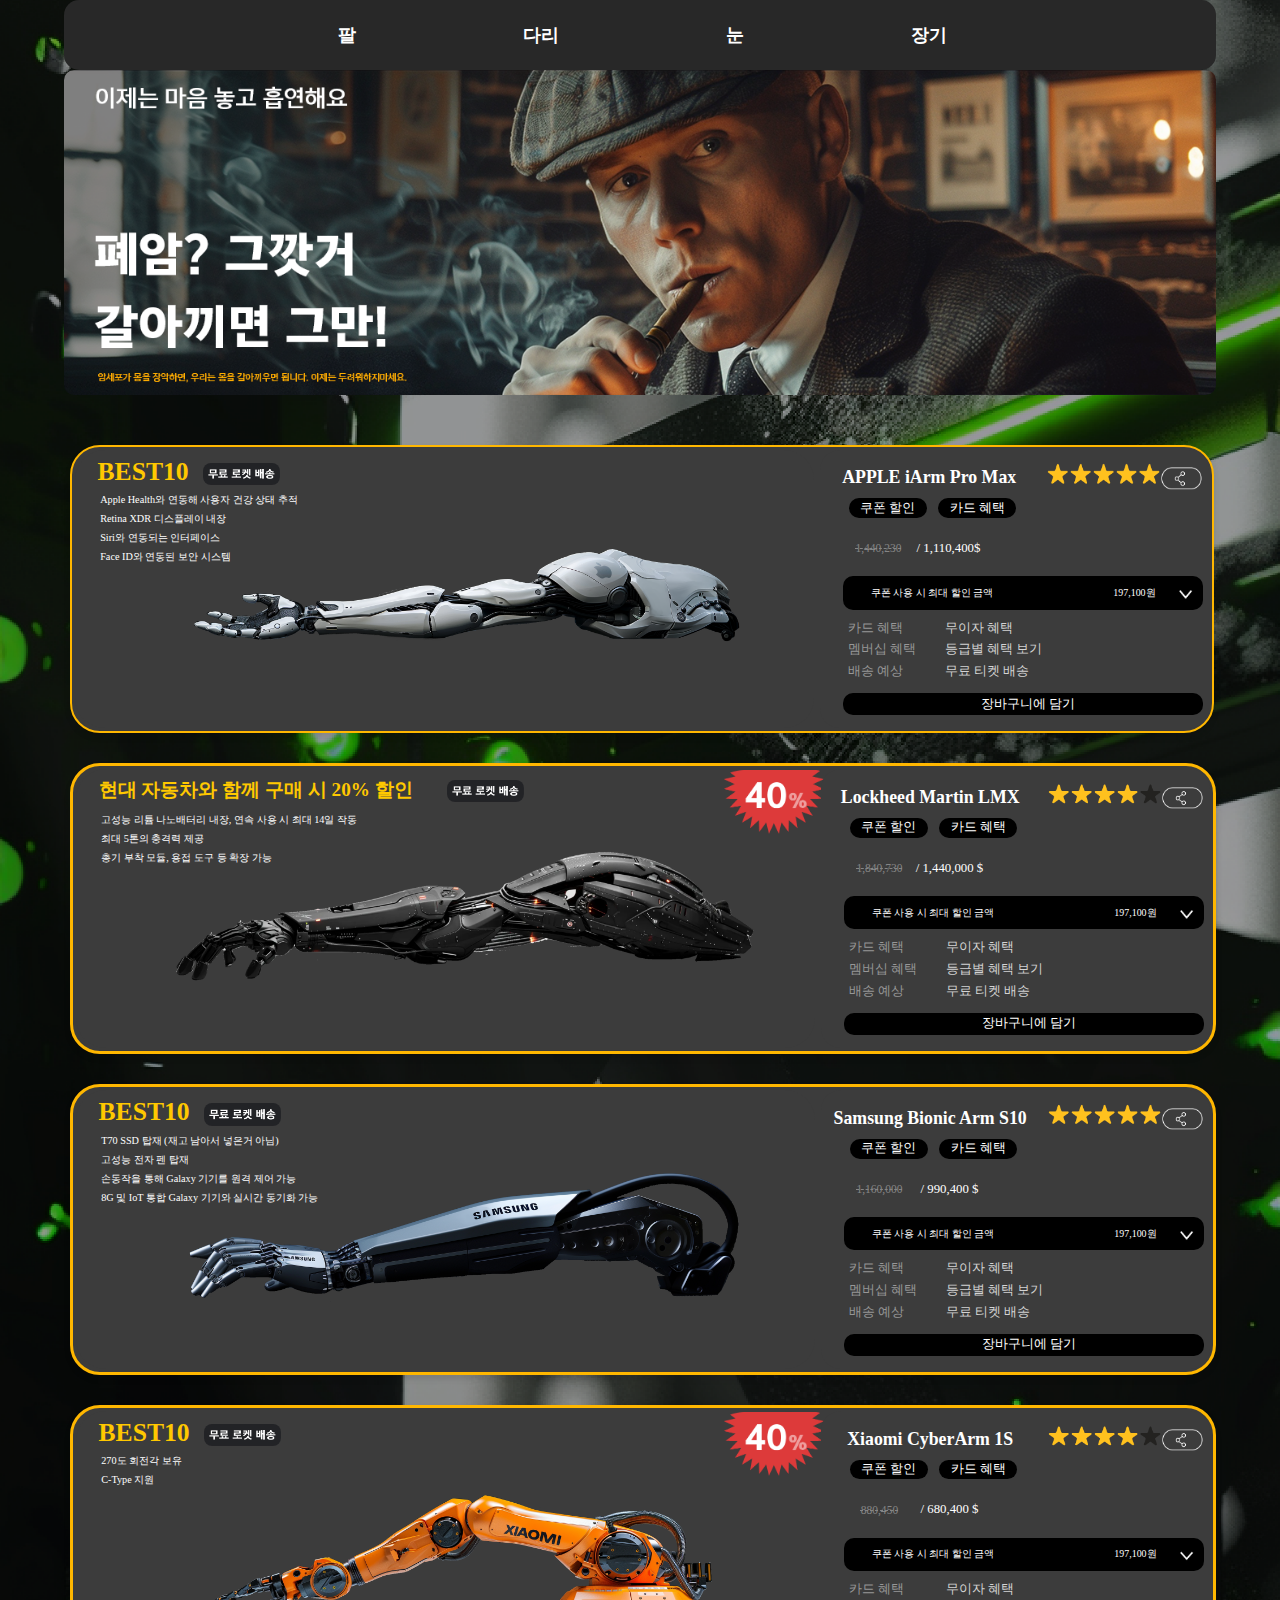
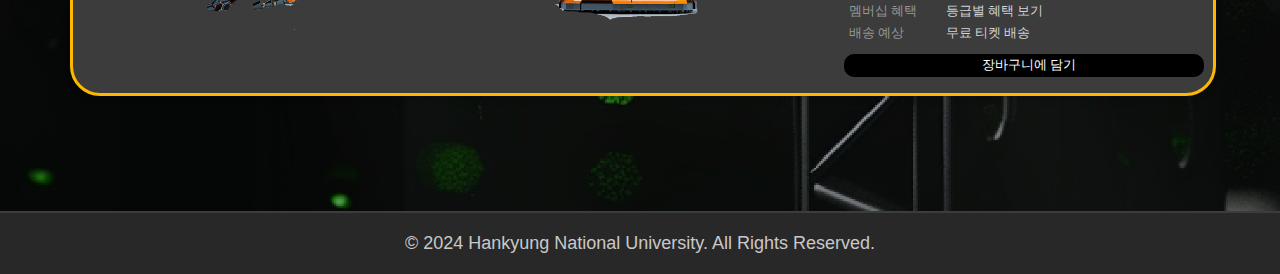
==== commit 1b75c6b0: "Add files via upload" ====
--- a/index.html
+++ b/index.html
@@ -21,17 +21,17 @@
     </div>
     <div class="Slider_Box">
         <div class="Inner_Slider_Box">
-            <img class="Slider_img_1" src="https://okjinho.github.io/242402DP/image/adver/1.png" alt="Image 1">
-            <img class="Slider_img_2" src="https://okjinho.github.io/242402DP/image/adver/2.png" alt="Image 2">
-            <img class="Slider_img_3" src="https://okjinho.github.io/242402DP/image/adver/3.png" alt="Image 3">
+            <img class="Slider_img_1" src="image/adver/1.png" alt="Image 1">
+            <img class="Slider_img_2" src="image/adver/2.png" alt="Image 2">
+            <img class="Slider_img_3" src="image/adver/3.png" alt="Image 3">
         </div>
     </div>
     <div id="ContentsContainer">
         <div class="Content1">
             <div class="MainContents1">
-                <img src="/image/arm/Applearm.png" alt="Content 1" class="mirrored-image">
+                <img src="image/arm/Applearm.png" alt="Content 1" class="mirrored-image">
                 <div class="star5_2">
-                    <img class="star5_img" src="/image/star/별-14.png" alt="Star Rating">
+                    <img class="star5_img" src="image/star/별-14.png" alt="Star Rating">
                 </div>
                 <div class="MainContents1_Box1">
                     <p>BEST10</p>
@@ -52,7 +52,7 @@
                     <p>1,110,400 $</p>
                 </div>
                 <div class="sticker1">
-                    <img class="sticker1_img" src="/image/sticker/무료 로켓 배송.png" alt="Sticker1_alt">
+                    <img class="sticker1_img" src="image/sticker/무료 로켓 배송.png" alt="Sticker1_alt">
                 </div>
                 <div class="text-box-in-main">
                     <p class="text-item"></p>
@@ -69,7 +69,7 @@
                     <p class="text-item">APPLE iArm Pro Max</p>
                 </div>
                 <div class="ShareIcon">
-                    <img src="/image/icon/웹아이콘-19.png" alt="Content 3">
+                    <img src="image/icon/웹아이콘-19.png" alt="Content 3">
                 </div>
                 <div class="additional-text-box1">
                     <p class="text-item"></p>
@@ -84,7 +84,7 @@
                     <p class="text-item">무료 티켓 배송</p>
                 </div>                     
                 <div class="star5">
-                    <img class="star5_img" src="/image/star/별-14.png" alt="Star Rating">
+                    <img class="star5_img" src="image/star/별-14.png" alt="Star Rating">
                 </div>
                 <div class="content1_Box1">
                     <p>쿠폰 할인</p>
@@ -98,7 +98,7 @@
                         <span class="discount-value">197,100원</span>
                     </div>
                     <div class="DownIcon">
-                        <img src="/image/icon/웹아이콘-20.png" alt="Content 3">
+                        <img src="image/icon/웹아이콘-20.png" alt="Content 3">
                     </div>
                 </div>
                 <div class="content1_Box4">
@@ -116,9 +116,9 @@
 
         <div class="Content2">
             <div class="MainContents1">
-                <img src="/image/arm/Lockheed Martin arm.png" alt="Content 2">
+                <img src="image/arm/Lockheed Martin arm.png" alt="Content 2">
                 <div class="star4_2">
-                    <img class="star4_img" src="/image/star/별4.png" alt="Star Rating">
+                    <img class="star4_img" src="image/star/별4.png" alt="Star Rating">
                 </div>
                 <div class="MainContents1_Box1_HD">
                     <p>현대 자동차와 함께 구매 시 20% 할인</p>
@@ -139,13 +139,13 @@
                     <p>1,440,000 $</p>
                 </div>
                 <div class="sticker1_content2">
-                    <img class="sticker1_img" src="/image/sticker/무료 로켓 배송.png" alt="Sticker1_alt">
+                    <img class="sticker1_img" src="image/sticker/무료 로켓 배송.png" alt="Sticker1_alt">
                 </div>
                 <div class="sticker1_content2-2">
-                    <img class="sticker1_img" src="/image/sticker/무료 로켓 배송.png" alt="Sticker1_alt">
+                    <img class="sticker1_img" src="image/sticker/무료 로켓 배송.png" alt="Sticker1_alt">
                 </div>
                 <div class="sticker2">
-                    <img class="sticker2_img" src="/image/sticker/40.png" alt="Sticker2_alt">
+                    <img class="sticker2_img" src="image/sticker/40.png" alt="Sticker2_alt">
                 </div>
                 <div class="text-box-in-main">
                     <p class="text-item"></p>
@@ -160,7 +160,7 @@
                     <p class="text-item">Lockheed Martin LMX</p>
                 </div>
                 <div class="ShareIcon">
-                    <img src="/image/icon/웹아이콘-19.png" alt="Content 3">
+                    <img src="image/icon/웹아이콘-19.png" alt="Content 3">
                 </div>
                 <div class="additional-text-box1">
                     <p class="text-item"></p>
@@ -175,7 +175,7 @@
                     <p class="text-item">무료 티켓 배송</p>
                 </div>                     
                 <div class="star4">
-                    <img class="star4_img" src="/image/star/별4.png" alt="Star Rating">
+                    <img class="star4_img" src="image/star/별4.png" alt="Star Rating">
                 </div>
                 <div class="content1_Box1">
                     <p>쿠폰 할인</p>
@@ -189,7 +189,7 @@
                         <span class="discount-value">197,100원</span>
                     </div>
                     <div class="DownIcon">
-                        <img src="/image/icon/웹아이콘-20.png" alt="Content 3">
+                        <img src="image/icon/웹아이콘-20.png" alt="Content 3">
                     </div>
                 </div>
                 <div class="content1_Box4">
@@ -207,9 +207,9 @@
 
         <div class="Content3">
             <div class="MainContents1">
-                <img src="/image/arm/Samsung arm.png" alt="Content 3">
+                <img src="image/arm/Samsung arm.png" alt="Content 3">
                 <div class="star5_2">
-                    <img class="star5_img" src="/image/star/별-14.png" alt="Star Rating">
+                    <img class="star5_img" src="image/star/별-14.png" alt="Star Rating">
                 </div>
                 <div class="MainContents1_Box1">
                     <p>BEST10</p>
@@ -230,7 +230,7 @@
                     <p>990,400 $</p>
                 </div>
                 <div class="sticker1">
-                    <img class="sticker1_img" src="/image/sticker/무료 로켓 배송.png" alt="Sticker1_alt">
+                    <img class="sticker1_img" src="image/sticker/무료 로켓 배송.png" alt="Sticker1_alt">
                 </div>
                 <div class="text-box-in-main">
                     <p class="text-item"></p>
@@ -246,7 +246,7 @@
                     <p class="text-item">Samsung Bionic Arm S10</p>
                 </div>
                 <div class="ShareIcon">
-                    <img src="/image/icon/웹아이콘-19.png" alt="Content 3">
+                    <img src="image/icon/웹아이콘-19.png" alt="Content 3">
                 </div>
                 <div class="additional-text-box1">
                     <p class="text-item"></p>
@@ -261,7 +261,7 @@
                     <p class="text-item">무료 티켓 배송</p>
                 </div>                     
                 <div class="star5">
-                    <img class="star5_img" src="/image/star/별-14.png" alt="Star Rating">
+                    <img class="star5_img" src="image/star/별-14.png" alt="Star Rating">
                 </div>
                 <div class="content1_Box1">
                     <p>쿠폰 할인</p>
@@ -275,7 +275,7 @@
                         <span class="discount-value">197,100원</span>
                     </div>
                     <div class="DownIcon">
-                        <img src="/image/icon/웹아이콘-20.png" alt="Content 3">
+                        <img src="image/icon/웹아이콘-20.png" alt="Content 3">
                     </div>
                 </div>
                 <div class="content1_Box4">
@@ -293,9 +293,9 @@
         
         <div class="Content4">
             <div class="MainContents1">
-                <img src="/image/arm/Xiaomi arm.png" alt="Content 4">
+                <img src="image/arm/Xiaomi arm.png" alt="Content 4">
                 <div class="star4_2">
-                    <img class="star4_img" src="/image/star/별4.png" alt="Star Rating">
+                    <img class="star4_img" src="image/star/별4.png" alt="Star Rating">
                 </div>
                 <div class="MainContents1_Box1">
                     <p>BEST10</p>
@@ -316,13 +316,13 @@
                     <p>680,400 $</p>
                 </div>
                 <div class="sticker1_content2-3">
-                    <img class="sticker1_img" src="/image/sticker/무료 로켓 배송.png" alt="Sticker1_alt">
+                    <img class="sticker1_img" src="image/sticker/무료 로켓 배송.png" alt="Sticker1_alt">
                 </div>
                 <div class="sticker1_content2-2">
-                    <img class="sticker1_img" src="/image/sticker/무료 로켓 배송.png" alt="Sticker1_alt">
+                    <img class="sticker1_img" src="image/sticker/무료 로켓 배송.png" alt="Sticker1_alt">
                 </div>
                 <div class="sticker2">
-                    <img class="sticker2_img" src="/image/sticker/40.png" alt="Sticker2_alt">
+                    <img class="sticker2_img" src="image/sticker/40.png" alt="Sticker2_alt">
                 </div>
                 <div class="text-box-in-main">
                     <p class="text-item"></p>
@@ -336,7 +336,7 @@
                     <p class="text-item">Xiaomi CyberArm 1S</p>
                 </div>
                 <div class="ShareIcon">
-                    <img src="/image/icon/웹아이콘-19.png" alt="Content 3">
+                    <img src="image/icon/웹아이콘-19.png" alt="Content 3">
                 </div>
                 <div class="additional-text-box1">
                     <p class="text-item"></p>
@@ -351,7 +351,7 @@
                     <p class="text-item">무료 티켓 배송</p>
                 </div>                     
                 <div class="star4">
-                    <img class="star4_img" src="/image/star/별4.png" alt="Star Rating">
+                    <img class="star4_img" src="image/star/별4.png" alt="Star Rating">
                 </div>
                 <div class="content1_Box1">
                     <p>쿠폰 할인</p>
@@ -365,7 +365,7 @@
                         <span class="discount-value">197,100원</span>
                     </div>
                     <div class="DownIcon">
-                        <img src="/image/icon/웹아이콘-20.png" alt="Content 3">
+                        <img src="image/icon/웹아이콘-20.png" alt="Content 3">
                     </div>
                 </div>
                 <div class="content1_Box4">
@@ -381,5 +381,9 @@
         </div>
     </div>
 
+    <footer id="Footer">
+        <p class="footer-text">© 2024 Hankyung National University. All Rights Reserved.</p>
+    </footer>
+
 </body>
 </html>
--- a/mystyle.css
+++ b/mystyle.css
@@ -4,20 +4,38 @@
     margin: 0px;
     padding: 0px;
     user-select: none;
-    font-family: 'Noto Sans KR', sans-serif;
-}
-
+}
+
+/* Footer 영역 스타일 */
+#Footer {
+    position: relative; /* 페이지 내 위치 조정 */
+    width: 100%; /* 페이지 전체 너비 */
+    text-align: center; /* 텍스트 중앙 정렬 */
+    background-color: rgb(40, 40, 40); /* 배경색 */
+    padding: 20px 0; /* 상하 여백 */
+    margin-top: 9%; /* 콘텐츠와의 간격 */
+    border-top: 2px solid rgb(60, 60, 60); /* 상단 경계선 */
+    order: 4;
+}
+
+/* Footer 텍스트 스타일 */
+.footer-text {
+    font-size: clamp(12px, 1.5vw, 18px); /* 반응형 폰트 크기 */
+    color: rgb(200, 200, 200); /* 텍스트 색상 */
+    font-family: 'Noto Sans KR', sans-serif; /* 폰트 설정 */
+    margin: 0; /* 기본 여백 제거 */
+    text-align: center; /* 중앙 정렬 */
+}
 
 
 body{
     background-color: rgb(0, 0, 0);
     margin: 0px;
-    background-image: url('/image/background/BG-07-07.png'); /* 배경 이미지 경로 */
+    background-image: url('image/background/BG-07-07.png'); /* 배경 이미지 경로 */
     background-size: cover; /* 화면에 꽉 차게 비율 유지 */
     background-repeat: no-repeat; /* 이미지 반복 방지 */
     background-position: center center; /* 이미지 중앙 정렬 */
     background-attachment: fixed; /* 스크롤해도 이미지 고정 */
-    font-family: 'Noto Sans', sans-serif;
 }
 
 /*@@@@@@@@메뉴박스@@@@@@@@*/
